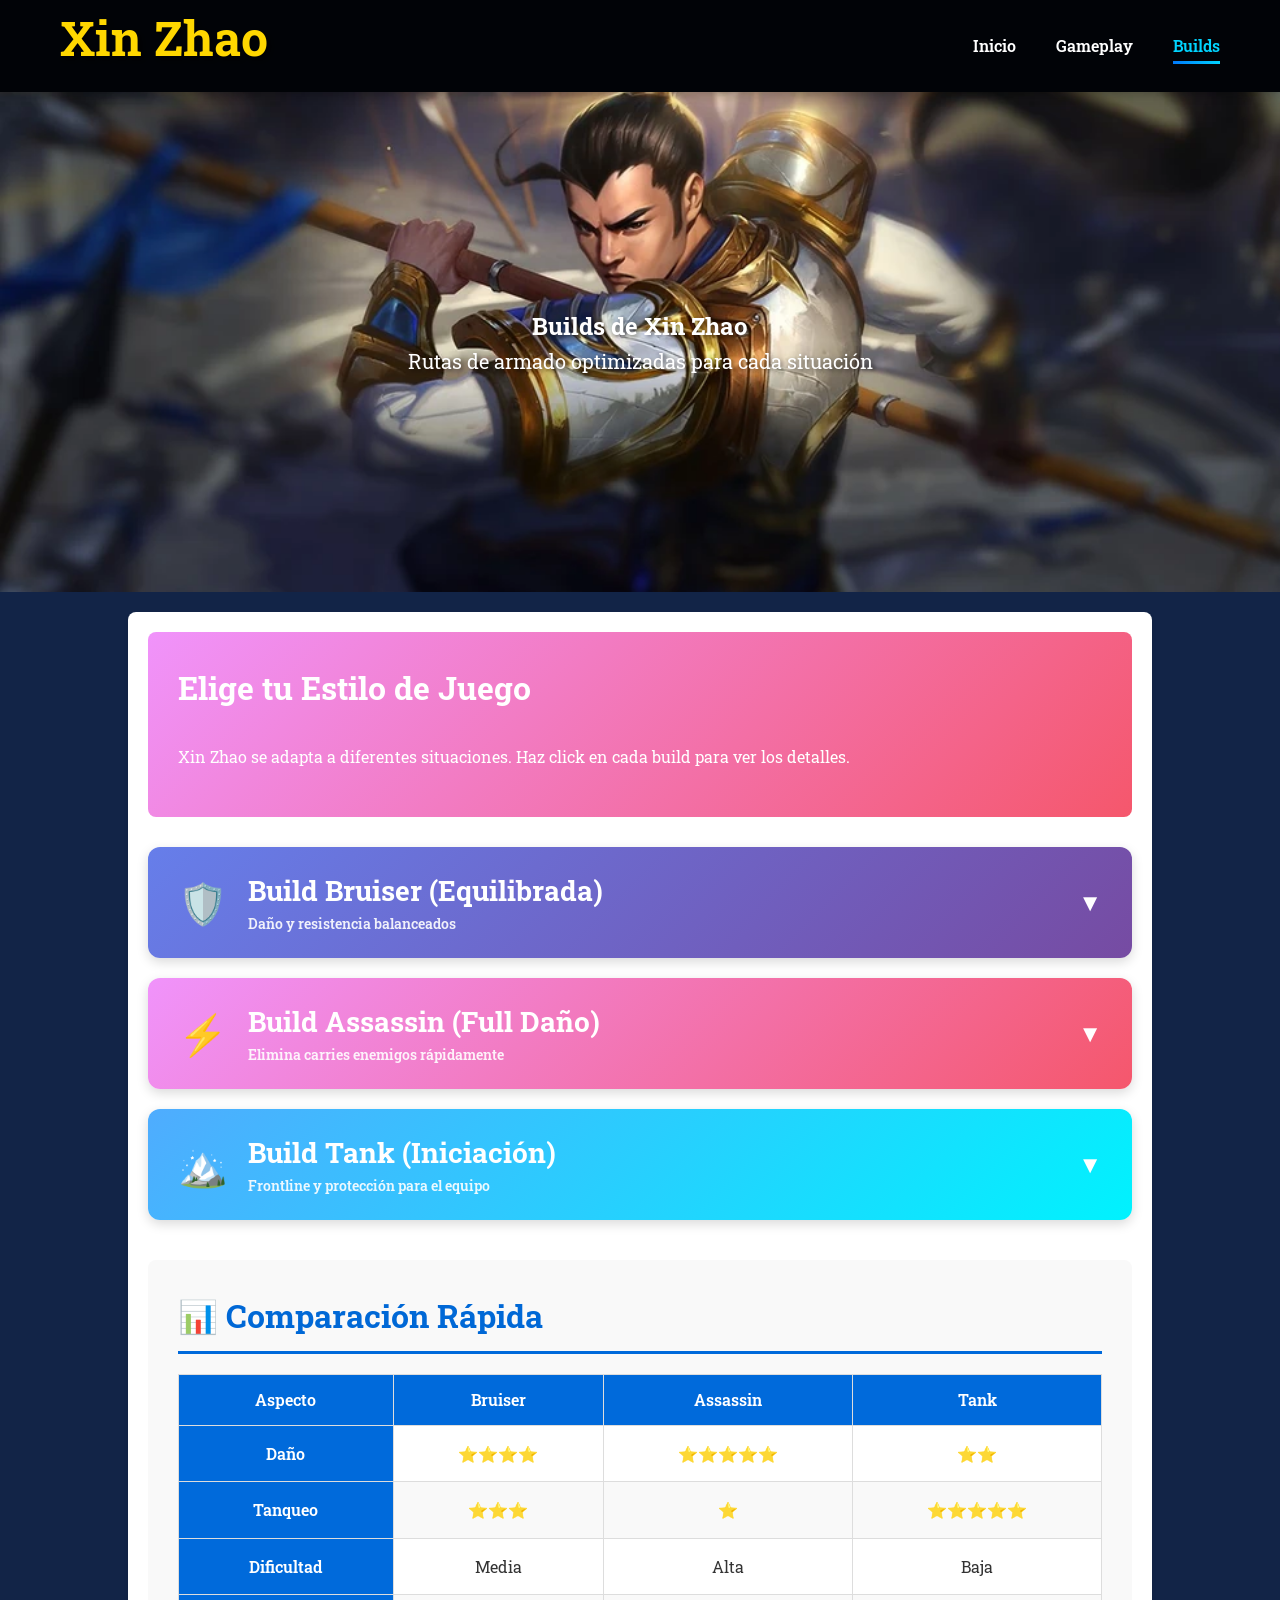
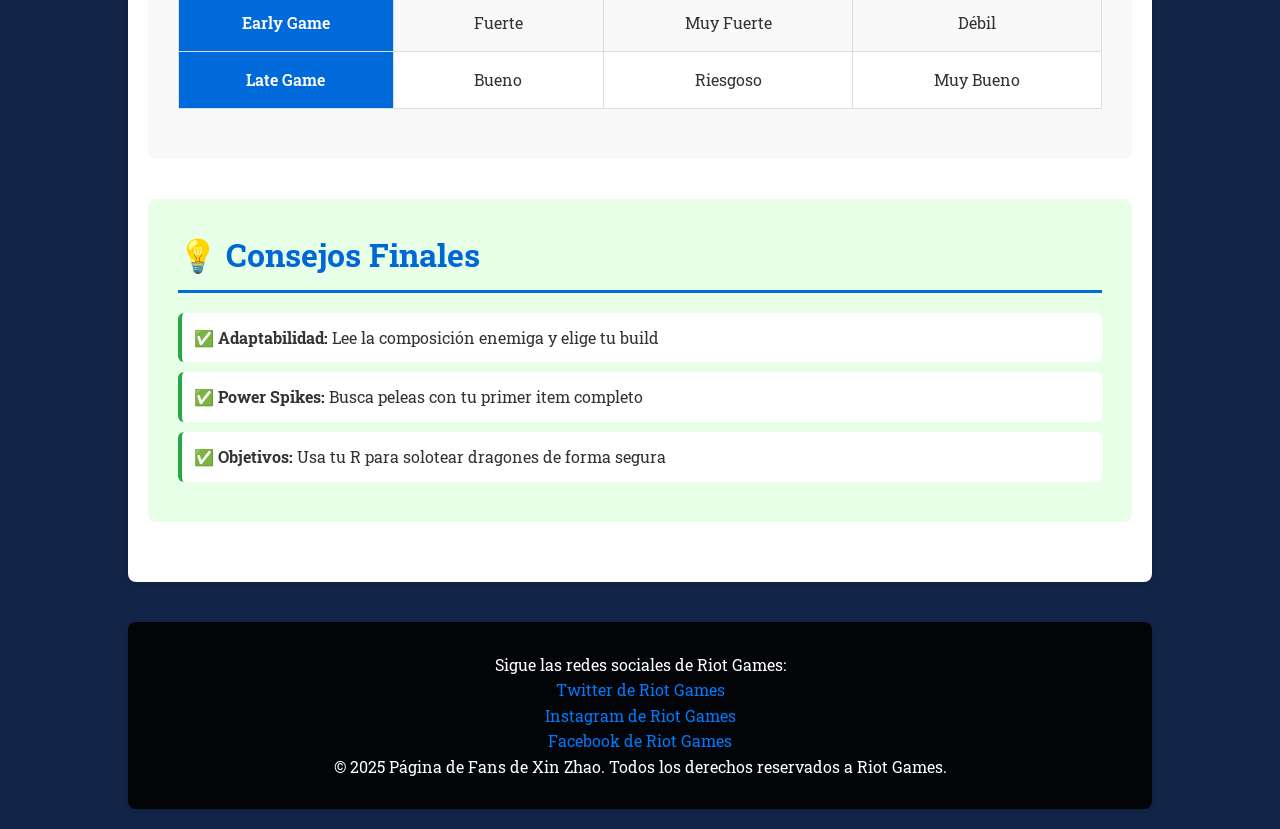
==== builds.html @ 02a59b6b "Videos with AD" ====
<!DOCTYPE html>
<html lang="es">

<head>
    <meta charset="UTF-8">
    <meta name="viewport" content="width=device-width, initial-scale=1.0">
    <title>Xin Zhao - Builds | My Champion Pool</title>
    <link rel="stylesheet" href="css/index.css">
    <link rel="icon" type="image/jpg" href="img/xinzhaoico.jpg">
</head>

<body>
    <nav class="main-nav">
        <div class="nav-container">
            <div class="nav-logo">
                <h1>Xin Zhao</h1>
            </div>
            <ul class="nav-links">
                <li><a href="index.html">Inicio</a></li>
                <li><a href="gameplay.html">Gameplay</a></li>
                <li><a href="builds.html" class="active">Builds</a></li>
            </ul>
        </div>
    </nav>

    <header>
        <h2>Builds de Xin Zhao</h2>
        <p>Rutas de armado optimizadas para cada situación</p>
    </header>

    <main>
        <section class="builds-intro">
            <h2>Elige tu Estilo de Juego</h2>
            <p>Xin Zhao se adapta a diferentes situaciones. Haz click en cada build para ver los detalles.</p>
        </section>

        <!-- BUILD 1: BRUISER -->
        <div class="build-accordion">
            <button class="build-accordion-header bruiser" onclick="toggleBuild('build1')">
                <div class="build-title">
                    <span class="build-icon">🛡️</span>
                    <div>
                        <h2>Build Bruiser (Equilibrada)</h2>
                        <p class="build-subtitle">Daño y resistencia balanceados</p>
                    </div>
                </div>
                <span class="accordion-arrow" id="arrow-build1">▼</span>
            </button>

            <div class="build-accordion-content" id="build1">
                <div class="build-content-inner">
                    <div class="build-info">
                        <p><strong>¿Cuándo usarla?</strong> Tu equipo necesita frontline pero también daño. Ideal contra
                            composiciones equilibradas.</p>
                    </div>

                    <h3>🗡️ Items Core</h3>
                    <div class="items-compact">
                        <span class="item-tag">Goredrinker</span>
                        <span class="item-tag">Botas Mercurio</span>
                        <span class="item-tag">Cuchilla Negra</span>
                        <span class="item-tag">Baile de la Muerte</span>
                    </div>

                    <h3>🔮 Items Situacionales</h3>
                    <ul class="compact-list">
                        <li><strong>Ángel de la Guarda:</strong> Contra burst</li>
                        <li><strong>Recordatorio Mortal:</strong> Contra curación</li>
                        <li><strong>Malla de Espinas:</strong> Contra muchos AD</li>
                    </ul>

                    <div class="runes-compact">
                        <div class="rune-box">
                            <h4>🌟 Runas</h4>
                            <p><strong>Primaria:</strong> Conquistador, Triunfo, Tenacidad, Último Esfuerzo</p>
                            <p><strong>Secundaria:</strong> Condicionamiento, Crecimiento Excesivo</p>
                        </div>
                        <div class="skill-box">
                            <h4>📊 Maxeo</h4>
                            <p><strong>Q → E → W</strong></p>
                            <p class="skill-note">Q es tu principal daño</p>
                        </div>
                    </div>
                </div>
            </div>
        </div>

        <!-- BUILD 2: ASSASSIN -->
        <div class="build-accordion">
            <button class="build-accordion-header assassin" onclick="toggleBuild('build2')">
                <div class="build-title">
                    <span class="build-icon">⚡</span>
                    <div>
                        <h2>Build Assassin (Full Daño)</h2>
                        <p class="build-subtitle">Elimina carries enemigos rápidamente</p>
                    </div>
                </div>
                <span class="accordion-arrow" id="arrow-build2">▼</span>
            </button>

            <div class="build-accordion-content" id="build2">
                <div class="build-content-inner">
                    <div class="build-info">
                        <p><strong>¿Cuándo usarla?</strong> Tu equipo ya tiene tanks. Vas muy adelante en early. Alto
                            riesgo, alta recompensa.</p>
                    </div>

                    <h3>🗡️ Items Core</h3>
                    <div class="items-compact">
                        <span class="item-tag">Exterminio Divino</span>
                        <span class="item-tag">Botas Rapidez</span>
                        <span class="item-tag">Filo de la Noche</span>
                        <span class="item-tag">Lanza de Shojin</span>
                    </div>

                    <h3>🔮 Items Situacionales</h3>
                    <ul class="compact-list">
                        <li><strong>La Coleccionista:</strong> Daño letal adicional</li>
                        <li><strong>Serylda's Grudge:</strong> Vs tanks con armadura</li>
                        <li><strong>Lord Dominik:</strong> Máxima penetración</li>
                    </ul>

                    <div class="runes-compact">
                        <div class="rune-box">
                            <h4>🌟 Runas</h4>
                            <p><strong>Primaria:</strong> Press the Attack, Triunfo, Velocidad Ataque, Golpe de Gracia
                            </p>
                            <p><strong>Secundaria:</strong> Colección de Ojos, Cazador de Tesoros</p>
                        </div>
                        <div class="skill-box">
                            <h4>📊 Maxeo</h4>
                            <p><strong>Q → W → E</strong></p>
                            <p class="skill-note">W escala mejor con daño</p>
                        </div>
                    </div>
                </div>
            </div>
        </div>

        <!-- BUILD 3: TANK -->
        <div class="build-accordion">
            <button class="build-accordion-header tank" onclick="toggleBuild('build3')">
                <div class="build-title">
                    <span class="build-icon">🏔️</span>
                    <div>
                        <h2>Build Tank (Iniciación)</h2>
                        <p class="build-subtitle">Frontline y protección para el equipo</p>
                    </div>
                </div>
                <span class="accordion-arrow" id="arrow-build3">▼</span>
            </button>

            <div class="build-accordion-content" id="build3">
                <div class="build-content-inner">
                    <div class="build-info">
                        <p><strong>¿Cuándo usarla?</strong> Tu equipo tiene daño pero falta tank. Inicia peleas y
                            protege a tus carries.</p>
                    </div>

                    <h3>🗡️ Items Core</h3>
                    <div class="items-compact">
                        <span class="item-tag">Jak'Sho</span>
                        <span class="item-tag">Botas Mercurio</span>
                        <span class="item-tag">Corazón de Acero</span>
                        <span class="item-tag">Presagio de Randuin</span>
                    </div>

                    <h3>🔮 Items Situacionales</h3>
                    <ul class="compact-list">
                        <li><strong>Égida Solar:</strong> Daño de aura en teamfights</li>
                        <li><strong>Visaje Espiritual:</strong> Contra mucho AP</li>
                        <li><strong>Quimiotanque Turbo:</strong> Movilidad para iniciar</li>
                    </ul>

                    <div class="runes-compact">
                        <div class="rune-box">
                            <h4>🌟 Runas</h4>
                            <p><strong>Primaria:</strong> Garras del Inmortal, Demoler, Condicionamiento, Crecimiento
                                Excesivo</p>
                            <p><strong>Secundaria:</strong> Triunfo, Tenacidad</p>
                        </div>
                        <div class="skill-box">
                            <h4>📊 Maxeo</h4>
                            <p><strong>E → Q → W</strong></p>
                            <p class="skill-note">E para más iniciaciones</p>
                        </div>
                    </div>
                </div>
            </div>
        </div>

        <!-- COMPARACIÓN RÁPIDA -->
        <section class="comparison-section">
            <h2>📊 Comparación Rápida</h2>
            <table class="comparison-table">
                <thead>
                    <tr>
                        <th scope="col">Aspecto</th>
                        <th scope="col">Bruiser</th>
                        <th scope="col">Assassin</th>
                        <th scope="col">Tank</th>
                    </tr>
                </thead>
                <tbody>
                    <tr>
                        <th scope="row">Daño</th>
                        <td>⭐⭐⭐⭐</td>
                        <td>⭐⭐⭐⭐⭐</td>
                        <td>⭐⭐</td>
                    </tr>
                    <tr>
                        <th scope="col">Tanqueo</th>
                        <td>⭐⭐⭐</td>
                        <td>⭐</td>
                        <td>⭐⭐⭐⭐⭐</td>
                    </tr>
                    <tr>
                        <th scope="col">Dificultad</th>
                        <td>Media</td>
                        <td>Alta</td>
                        <td>Baja</td>
                    </tr>
                    <tr>
                        <th scope="col">Early Game</th>
                        <td>Fuerte</td>
                        <td>Muy Fuerte</td>
                        <td>Débil</td>
                    </tr>
                    <tr>
                        <th scope="col">Late Game</th>
                        <td>Bueno</td>
                        <td>Riesgoso</td>
                        <td>Muy Bueno</td>
                    </tr>
                </tbody>
            </table>
        </section>

        <section class="tips-final">
            <h2>💡 Consejos Finales</h2>
            <ul>
                <li>✅ <strong>Adaptabilidad:</strong> Lee la composición enemiga y elige tu build</li>
                <li>✅ <strong>Power Spikes:</strong> Busca peleas con tu primer item completo</li>
                <li>✅ <strong>Objetivos:</strong> Usa tu R para solotear dragones de forma segura</li>
            </ul>
        </section>
    </main>

    <footer style="text-align: center;">
        <p>Sigue las redes sociales de Riot Games:</p>
        <a href="https://twitter.com/riotgames" target="_blank">Twitter de Riot Games</a><br>
        <a href="https://www.instagram.com/riotgames/" target="_blank">Instagram de Riot Games</a><br>
        <a href="https://www.facebook.com/RiotGames/" target="_blank">Facebook de Riot Games</a><br>
        <p>&copy; 2025 Página de Fans de Xin Zhao. Todos los derechos reservados a Riot Games.</p>
    </footer>

    <script src="js/index.js"></script>
</body>

</html>
---- css/index.css ----
@import url('https://fonts.googleapis.com/css2?family=Roboto+Slab:wght@100..900&family=Roboto:ital,wght@0,100..900;1,100..900&display=swap');

/* === RESET Y GENERAL === */
* {
    margin: 0;
    padding: 0;
    box-sizing: border-box;
}

body { 
    font-family: 'Roboto Slab', serif; 
    line-height: 1.6;
    background-color: rgb(18, 36, 71); 
    color: #333;
}

/* === NAVEGACIÓN PRINCIPAL === */
.main-nav {
    background-color: rgba(0, 0, 0, 0.9);
    backdrop-filter: blur(10px);
    position: sticky;
    top: 0;
    z-index: 1000;
    box-shadow: 0 2px 10px rgba(0, 0, 0, 0.3);
}

.nav-container {
    max-width: 1200px;
    margin: 0 auto;
    padding: 0 20px;
    display: flex;
    justify-content: space-between;
    align-items: center;
}

.nav-logo h2 {
    color: #FFD700;
    font-size: 24px;
    font-weight: 700;
    padding: 15px 0;
}

.nav-links {
    list-style: none;
    display: flex;
    gap: 40px;
}

.nav-links a {
    text-decoration: none;
    color: #fff;
    font-weight: 600;
    font-size: 16px;
    padding: 20px 0;
    display: inline-block;
    position: relative;
    transition: color 0.3s ease;
}

.nav-links a::after {
    content: '';
    position: absolute;
    bottom: 15px;
    left: 0;
    width: 0;
    height: 3px;
    background: linear-gradient(90deg, #0079FA, #00D4FF);
    transition: width 0.3s ease;
}

.nav-links a:hover,
.nav-links a.active {
    color: #00D4FF;
}

.nav-links a:hover::after,
.nav-links a.active::after {
    width: 100%;
}

/* === HEADER === */
header {
    background-image: url(../img/xinzhaofondo2.webp);
    background-position: center;
    background-repeat: no-repeat;
    background-size: cover;
    background-color: #000;
    height: 500px;
    text-align: center;
    text-shadow: 2px 2px 4px rgba(0, 0, 0, 0.5);
    color: white; 
    padding: 20px; 
    display: flex;
    flex-direction: column;
    justify-content: center;
    align-items: center;
}

h1 {
    color: #FFD700;
    font-size: 48px;
    margin-bottom: 15px;
    text-shadow: 3px 3px 6px rgba(0, 0, 0, 0.8);
    
}

header p {
    font-size: 20px;
    max-width: 800px;
}

/* === MAIN CONTENT === */
main, footer { 
    max-width: 80%; 
    margin: 20px auto; 
    padding: 20px; 
    background-color: #fff; 
    border-radius: 8px; 
    box-shadow: 0 2px 4px rgba(0,0,0,0.1);
}

main section {
    margin-bottom: 40px;
}

main section h2 {
    color: #0068D6;
    font-size: 32px;
    margin-bottom: 20px;
    border-bottom: 3px solid #0079FA;
    padding-bottom: 10px;
}

main section p {
    margin-bottom: 15px;
    font-size: 16px;
    line-height: 1.8;
}

main img { 
    max-width: 100%; 
    height: auto; 
    display: block; 
    margin: 20px 0;
    border-radius: 8px;
    box-shadow: 0 4px 8px rgba(0,0,0,0.2);
}

/* === TABLA === */
table { 
    width: 100%; 
    border-collapse: collapse; 
    margin-top: 20px; 
    margin-bottom: 20px;
}

caption {
    font-weight: bold;
    font-size: 18px;
    margin-bottom: 10px;
    color: #0068D6;
}

th, td { 
    border: 1px solid #ddd; 
    padding: 12px; 
    text-align: left;
}

th { 
    background-color: #0068D6;
    color: white;
    font-weight: 600;
}

tbody tr:nth-child(even) {
    background-color: #f9f9f9;
}

tbody tr:hover {
    background-color: #e8f4ff;
}

/* === FORMULARIO === */
form { 
    margin: 20px auto; 
    max-width: 600px; 
    padding: 20px;
    background-color: #f9f9f9;
    border-radius: 8px;
}

label { 
    display: block;
    margin-bottom: 5px;
    font-weight: bold;
}

input[type="text"], 
input[type="email"], 
textarea { 
    width: 100%; 
    padding: 10px; 
    margin-bottom: 20px; 
    border: 2px solid #494949; 
    border-radius: 4px; 
    box-sizing: border-box;
    font-family: 'Roboto', sans-serif;
}

input:focus,
textarea:focus {
    outline: none;
    border-color: #0068D6;
}

button {
    font-size: 16px;
    background-color: #0068D6;
    color: white;
    padding: 10px 20px;
    border: none;
    border-radius: 4px;
    cursor: pointer;
    font-weight: 600;
    transition: background-color 0.3s ease;
}

button:hover {
    background-color: #004fa3;
}

/* === PÁGINA GAMEPLAY === */
.gameplay-intro {
    background: linear-gradient(135deg, #667eea 0%, #764ba2 100%);
    color: white;
    padding: 30px;
    border-radius: 8px;
    margin-bottom: 30px;
}

.gameplay-intro h2 {
    color: white;
    border: none;
}

.video-section {
    margin-bottom: 50px;
}

.video-header {
    display: flex;
    justify-content: space-between;
    align-items: center;
    margin-bottom: 20px;
    gap: 20px;
}

.video-header h2 {
    margin-bottom: 5px;
}

.ad-toggle-btn {
    background: linear-gradient(135deg, #667eea 0%, #764ba2 100%);
    color: white;
    border: none;
    padding: 12px 24px;
    border-radius: 8px;
    font-weight: bold;
    font-size: 16px;
    cursor: pointer;
    display: flex;
    align-items: center;
    gap: 8px;
    transition: all 0.3s ease;
    box-shadow: 0 4px 6px rgba(0,0,0,0.1);
    flex-shrink: 0;
}

.ad-toggle-btn:hover {
    transform: translateY(-2px);
    box-shadow: 0 6px 12px rgba(0,0,0,0.2);
    filter: brightness(1.1);
}

.ad-toggle-btn:active {
    transform: translateY(0);
}

.ad-icon {
    font-size: 20px;
}

.video-status {
    margin: 10px 0;
    text-align: center;
}

.status-badge {
    display: inline-block;
    padding: 6px 16px;
    background-color: #e8f4ff;
    color: #0068D6;
    border-radius: 20px;
    font-size: 14px;
    font-weight: 600;
    border: 2px solid #0079FA;
}

.status-badge.active-ad {
    background-color: #e6ffe6;
    color: #28a745;
    border-color: #28a745;
}

.video-container {
    position: relative;
    padding-bottom: 56.25%; /* Aspect ratio 16:9 */
    height: 0;
    overflow: hidden;
    max-width: 100%;
    background: #000;
    border-radius: 8px;
    margin: 20px 0;
}

.video-container iframe {
    position: absolute;
    top: 0;
    left: 0;
    width: 100%;
    height: 100%;
}

.video-description {
    font-style: italic;
    color: #555;
    margin-top: 10px;
}

.combo-list {
    list-style: none;
    padding-left: 0;
}

.combo-list li {
    background-color: #f0f8ff;
    padding: 15px;
    margin-bottom: 10px;
    border-left: 4px solid #0079FA;
    border-radius: 4px;
}

.tips-section {
    background-color: #fff9e6;
    padding: 30px;
    border-radius: 8px;
    margin-top: 40px;
}

.tips-grid {
    display: grid;
    grid-template-columns: repeat(auto-fit, minmax(250px, 1fr));
    gap: 20px;
    margin-top: 20px;
}

.tip-card {
    background-color: white;
    padding: 20px;
    border-radius: 8px;
    box-shadow: 0 2px 8px rgba(0,0,0,0.1);
    border-top: 4px solid #FFD700;
}

.tip-card h3 {
    color: #0068D6;
    margin-bottom: 10px;
}

.runes-preview {
    background-color: #f0f8ff;
    padding: 20px;
    border-radius: 8px;
}

/* === PÁGINA BUILDS === */
.builds-intro {
    background: linear-gradient(135deg, #f093fb 0%, #f5576c 100%);
    color: white;
    padding: 30px;
    border-radius: 8px;
    margin-bottom: 30px;
}

.builds-intro h2 {
    color: white;
    border: none;
}

/* Acordeón de Builds */
.build-accordion {
    margin-bottom: 20px;
    border-radius: 12px;
    overflow: hidden;
    box-shadow: 0 4px 12px rgba(0,0,0,0.15);
}

.build-accordion-header {
    width: 100%;
    border: none;
    padding: 25px 30px;
    display: flex;
    justify-content: space-between;
    align-items: center;
    cursor: pointer;
    color: white;
    font-family: 'Roboto Slab', serif;
    transition: all 0.3s ease;
}

.build-accordion-header:hover {
    filter: brightness(1.1);
}

.build-accordion-header.bruiser {
    background: linear-gradient(135deg, #667eea 0%, #764ba2 100%);
}

.build-accordion-header.assassin {
    background: linear-gradient(135deg, #f093fb 0%, #f5576c 100%);
}

.build-accordion-header.tank {
    background: linear-gradient(135deg, #4facfe 0%, #00f2fe 100%);
}

.build-title {
    display: flex;
    align-items: center;
    gap: 20px;
    text-align: left;
}

.build-icon {
    font-size: 40px;
}

.build-title h2 {
    color: white;
    border: none;
    margin: 0;
    font-size: 28px;
}

.build-subtitle {
    margin: 5px 0 0 0;
    font-size: 14px;
    opacity: 0.9;
}

.accordion-arrow {
    font-size: 24px;
    transition: transform 0.3s ease;
}

.accordion-arrow.rotate {
    transform: rotate(180deg);
}

.build-accordion-content {
    max-height: 0;
    overflow: hidden;
    transition: max-height 0.4s ease;
    background-color: white;
}

.build-accordion-content.active {
    max-height: 2000px;
}

.build-content-inner {
    padding: 30px;
}

.build-info {
    background-color: #f0f8ff;
    padding: 15px;
    border-radius: 8px;
    margin-bottom: 20px;
    border-left: 4px solid #0079FA;
}

.build-content-inner h3 {
    color: #0068D6;
    font-size: 20px;
    margin-top: 25px;
    margin-bottom: 15px;
    border-left: 4px solid #0079FA;
    padding-left: 15px;
}

/* Items compactos */
.items-compact {
    display: flex;
    flex-wrap: wrap;
    gap: 10px;
    margin-bottom: 20px;
}

.item-tag {
    background: linear-gradient(135deg, #667eea 0%, #764ba2 100%);
    color: white;
    padding: 10px 20px;
    border-radius: 20px;
    font-weight: 600;
    font-size: 14px;
}

/* Lista compacta */
.compact-list {
    list-style: none;
    padding-left: 0;
}

.compact-list li {
    background-color: #fff9e6;
    padding: 10px 15px;
    margin-bottom: 8px;
    border-radius: 6px;
    border-left: 3px solid #FFD700;
    font-size: 14px;
}

/* Runas compactas */
.runes-compact {
    display: grid;
    grid-template-columns: repeat(auto-fit, minmax(250px, 1fr));
    gap: 15px;
    margin-top: 20px;
}

.rune-box, .skill-box {
    background-color: #f0f8ff;
    padding: 20px;
    border-radius: 8px;
    border-top: 4px solid #0079FA;
}

.rune-box h4, .skill-box h4 {
    color: #0068D6;
    margin-bottom: 10px;
    font-size: 18px;
}

.rune-box p, .skill-box p {
    margin: 8px 0;
    font-size: 14px;
}

.skill-note {
    font-style: italic;
    color: #666;
    font-size: 13px;
}

.comparison-section {
    background-color: #f9f9f9;
    padding: 30px;
    border-radius: 8px;
    margin-top: 40px;
}

.comparison-section h2 {
    color: #0068D6;
    font-size: 32px;
    margin-bottom: 20px;
    border-bottom: 3px solid #006ADB;
    padding-bottom: 10px;
}

.comparison-table {
    margin-top: 20px;
    background-color: white;
}

.comparison-table th {
    background-color: #006ADB;
    text-align: center;
}

.comparison-table td {
    text-align: center;
    padding: 15px;
}

.tips-final {
    background-color: #e6ffe6;
    padding: 30px;
    border-radius: 8px;
    margin-top: 40px;
}

.tips-final h2 {
    color: #0068D6;
    font-size: 32px;
    margin-bottom: 20px;
    border-bottom: 3px solid #006ADB;
    padding-bottom: 10px;
}

.tips-final ul {
    list-style: none;
    padding-left: 0;
}

.tips-final ul li {
    padding: 12px;
    margin-bottom: 10px;
    background-color: white;
    border-radius: 6px;
    border-left: 4px solid #28a745;
}

/* === FOOTER === */
footer {
    background-color: rgba(0, 0, 0, 0.9);
    color: white;
    text-align: center;
    padding: 30px;
    margin-top: 40px;
}

footer a {
    color: #0079FA;
    text-decoration: none;
    transition: color 0.3s ease;
}

footer a:hover {
    color: #00D4FF;
}

/* === RESPONSIVE === */
@media (max-width: 768px) {
    .nav-container {
        flex-direction: column;
        padding: 10px;
    }

    .nav-links {
        gap: 20px;
        margin-top: 10px;
    }

    header {
        height: 300px;
    }

    header h1 {
        
        font-size: 32px;
    }

    header p {
        font-size: 16px;
    }

    main, footer {
        max-width: 95%;
        padding: 15px;
    }

    .tips-grid {
        grid-template-columns: 1fr;
    }

    .runes-section {
        grid-template-columns: 1fr;
    }

    .runes-compact {
        grid-template-columns: 1fr;
    }

    .build-title {
        gap: 10px;
    }

    .build-icon {
        font-size: 30px;
    }

    .build-title h2 {
        font-size: 20px;
    }

    .build-accordion-header {
        padding: 20px 15px;
    }

    .build-content-inner {
        padding: 20px 15px;
    }

    .items-compact {
        flex-direction: column;
    }

    .item-tag {
        text-align: center;
    }

    .video-header {
        flex-direction: column;
        align-items: flex-start;
    }

    .ad-toggle-btn {
        width: 100%;
        justify-content: center;
    }
}
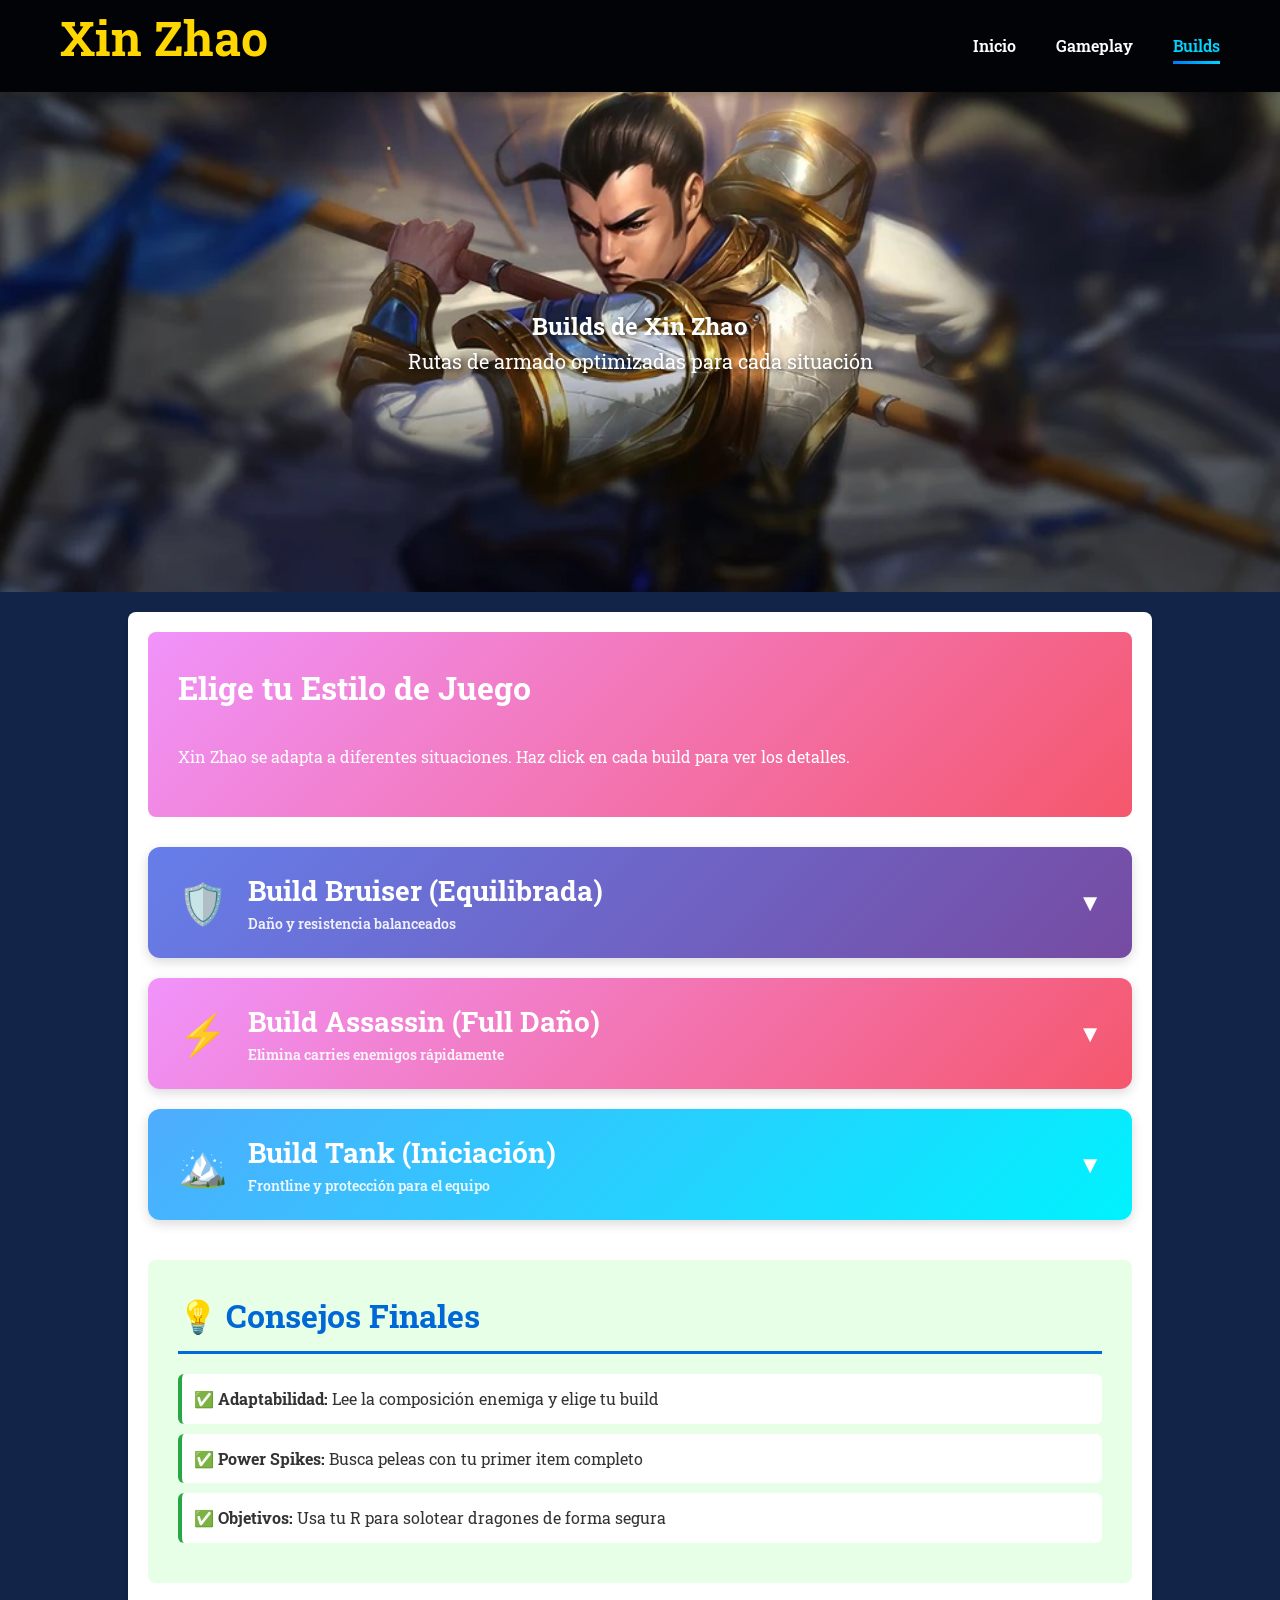
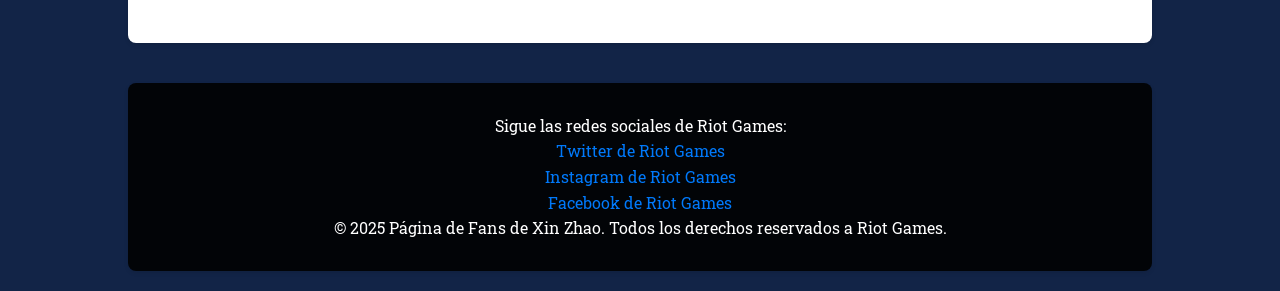
==== commit e5b07eca: "Accesibility features" ====
--- a/builds.html
+++ b/builds.html
@@ -36,15 +36,15 @@
 
         <!-- BUILD 1: BRUISER -->
         <div class="build-accordion">
-            <button class="build-accordion-header bruiser" onclick="toggleBuild('build1')">
+            <button class="build-accordion-header bruiser" onclick="toggleBuild('build1')" aria-expanded="false">
                 <div class="build-title">
-                    <span class="build-icon">🛡️</span>
+                    <span class="build-icon" aria-hidden="true">🛡️</span>
                     <div>
                         <h2>Build Bruiser (Equilibrada)</h2>
                         <p class="build-subtitle">Daño y resistencia balanceados</p>
                     </div>
                 </div>
-                <span class="accordion-arrow" id="arrow-build1">▼</span>
+                <span class="accordion-arrow" id="arrow-build1" aria-hidden="true">▼</span>
             </button>
 
             <div class="build-accordion-content" id="build1">
@@ -71,12 +71,12 @@
 
                     <div class="runes-compact">
                         <div class="rune-box">
-                            <h4>🌟 Runas</h4>
+                            <h4><span aria-hidden="true">🌟</span> Runas</h4>
                             <p><strong>Primaria:</strong> Conquistador, Triunfo, Tenacidad, Último Esfuerzo</p>
                             <p><strong>Secundaria:</strong> Condicionamiento, Crecimiento Excesivo</p>
                         </div>
                         <div class="skill-box">
-                            <h4>📊 Maxeo</h4>
+                            <h4><span aria-hidden="true">📊</span> Maxeo</h4>
                             <p><strong>Q → E → W</strong></p>
                             <p class="skill-note">Q es tu principal daño</p>
                         </div>
@@ -89,13 +89,13 @@
         <div class="build-accordion">
             <button class="build-accordion-header assassin" onclick="toggleBuild('build2')">
                 <div class="build-title">
-                    <span class="build-icon">⚡</span>
+                    <span class="build-icon" aria-hidden="true">⚡</span>
                     <div>
                         <h2>Build Assassin (Full Daño)</h2>
                         <p class="build-subtitle">Elimina carries enemigos rápidamente</p>
                     </div>
                 </div>
-                <span class="accordion-arrow" id="arrow-build2">▼</span>
+                <span class="accordion-arrow" id="arrow-build2" aria-hidden="true">▼</span>
             </button>
 
             <div class="build-accordion-content" id="build2">
@@ -105,7 +105,7 @@
                             riesgo, alta recompensa.</p>
                     </div>
 
-                    <h3>🗡️ Items Core</h3>
+                    <h3><span aria-hidden="true">🗡️</span> Items Core</h3>
                     <div class="items-compact">
                         <span class="item-tag">Exterminio Divino</span>
                         <span class="item-tag">Botas Rapidez</span>
@@ -113,7 +113,7 @@
                         <span class="item-tag">Lanza de Shojin</span>
                     </div>
 
-                    <h3>🔮 Items Situacionales</h3>
+                    <h3><span aria-hidden="true">🔮</span> Items Situacionales</h3>
                     <ul class="compact-list">
                         <li><strong>La Coleccionista:</strong> Daño letal adicional</li>
                         <li><strong>Serylda's Grudge:</strong> Vs tanks con armadura</li>
@@ -122,13 +122,13 @@
 
                     <div class="runes-compact">
                         <div class="rune-box">
-                            <h4>🌟 Runas</h4>
+                            <h4><span aria-hidden="true">🌟</span> Runas</h4>
                             <p><strong>Primaria:</strong> Press the Attack, Triunfo, Velocidad Ataque, Golpe de Gracia
                             </p>
                             <p><strong>Secundaria:</strong> Colección de Ojos, Cazador de Tesoros</p>
                         </div>
                         <div class="skill-box">
-                            <h4>📊 Maxeo</h4>
+                            <h4><span aria-hidden="true">📊</span> Maxeo</h4>
                             <p><strong>Q → W → E</strong></p>
                             <p class="skill-note">W escala mejor con daño</p>
                         </div>
@@ -141,13 +141,13 @@
         <div class="build-accordion">
             <button class="build-accordion-header tank" onclick="toggleBuild('build3')">
                 <div class="build-title">
-                    <span class="build-icon">🏔️</span>
+                    <span class="build-icon" aria-hidden="true">🏔️</span>
                     <div>
                         <h2>Build Tank (Iniciación)</h2>
                         <p class="build-subtitle">Frontline y protección para el equipo</p>
                     </div>
                 </div>
-                <span class="accordion-arrow" id="arrow-build3">▼</span>
+                <span class="accordion-arrow" id="arrow-build3" aria-hidden="true">▼</span>
             </button>
 
             <div class="build-accordion-content" id="build3">
@@ -157,7 +157,7 @@
                             protege a tus carries.</p>
                     </div>
 
-                    <h3>🗡️ Items Core</h3>
+                    <h3><span aria-hidden="true">🗡️</span> Items Core</h3>
                     <div class="items-compact">
                         <span class="item-tag">Jak'Sho</span>
                         <span class="item-tag">Botas Mercurio</span>
@@ -165,7 +165,7 @@
                         <span class="item-tag">Presagio de Randuin</span>
                     </div>
 
-                    <h3>🔮 Items Situacionales</h3>
+                    <h3><span aria-hidden="true">🔮</span> Items Situacionales</h3>
                     <ul class="compact-list">
                         <li><strong>Égida Solar:</strong> Daño de aura en teamfights</li>
                         <li><strong>Visaje Espiritual:</strong> Contra mucho AP</li>
@@ -174,13 +174,13 @@
 
                     <div class="runes-compact">
                         <div class="rune-box">
-                            <h4>🌟 Runas</h4>
+                            <h4><span aria-hidden="true">🌟</span> Runas</h4>
                             <p><strong>Primaria:</strong> Garras del Inmortal, Demoler, Condicionamiento, Crecimiento
                                 Excesivo</p>
                             <p><strong>Secundaria:</strong> Triunfo, Tenacidad</p>
                         </div>
                         <div class="skill-box">
-                            <h4>📊 Maxeo</h4>
+                            <h4><span aria-hidden="true">📊</span> Maxeo</h4>
                             <p><strong>E → Q → W</strong></p>
                             <p class="skill-note">E para más iniciaciones</p>
                         </div>
@@ -189,59 +189,13 @@
             </div>
         </div>
 
-        <!-- COMPARACIÓN RÁPIDA -->
-        <section class="comparison-section">
-            <h2>📊 Comparación Rápida</h2>
-            <table class="comparison-table">
-                <thead>
-                    <tr>
-                        <th scope="col">Aspecto</th>
-                        <th scope="col">Bruiser</th>
-                        <th scope="col">Assassin</th>
-                        <th scope="col">Tank</th>
-                    </tr>
-                </thead>
-                <tbody>
-                    <tr>
-                        <th scope="row">Daño</th>
-                        <td>⭐⭐⭐⭐</td>
-                        <td>⭐⭐⭐⭐⭐</td>
-                        <td>⭐⭐</td>
-                    </tr>
-                    <tr>
-                        <th scope="col">Tanqueo</th>
-                        <td>⭐⭐⭐</td>
-                        <td>⭐</td>
-                        <td>⭐⭐⭐⭐⭐</td>
-                    </tr>
-                    <tr>
-                        <th scope="col">Dificultad</th>
-                        <td>Media</td>
-                        <td>Alta</td>
-                        <td>Baja</td>
-                    </tr>
-                    <tr>
-                        <th scope="col">Early Game</th>
-                        <td>Fuerte</td>
-                        <td>Muy Fuerte</td>
-                        <td>Débil</td>
-                    </tr>
-                    <tr>
-                        <th scope="col">Late Game</th>
-                        <td>Bueno</td>
-                        <td>Riesgoso</td>
-                        <td>Muy Bueno</td>
-                    </tr>
-                </tbody>
-            </table>
-        </section>
-
+        
         <section class="tips-final">
-            <h2>💡 Consejos Finales</h2>
+            <h2><span aria-hidden="true">💡</span> Consejos Finales</h2>
             <ul>
-                <li>✅ <strong>Adaptabilidad:</strong> Lee la composición enemiga y elige tu build</li>
-                <li>✅ <strong>Power Spikes:</strong> Busca peleas con tu primer item completo</li>
-                <li>✅ <strong>Objetivos:</strong> Usa tu R para solotear dragones de forma segura</li>
+                <li><span aria-hidden="true">✅</span> <strong>Adaptabilidad:</strong> Lee la composición enemiga y elige tu build</li>
+                <li><span aria-hidden="true">✅</span> <strong>Power Spikes:</strong> Busca peleas con tu primer item completo</li>
+                <li><span aria-hidden="true">✅</span> <strong>Objetivos:</strong> Usa tu R para solotear dragones de forma segura</li>
             </ul>
         </section>
     </main>
